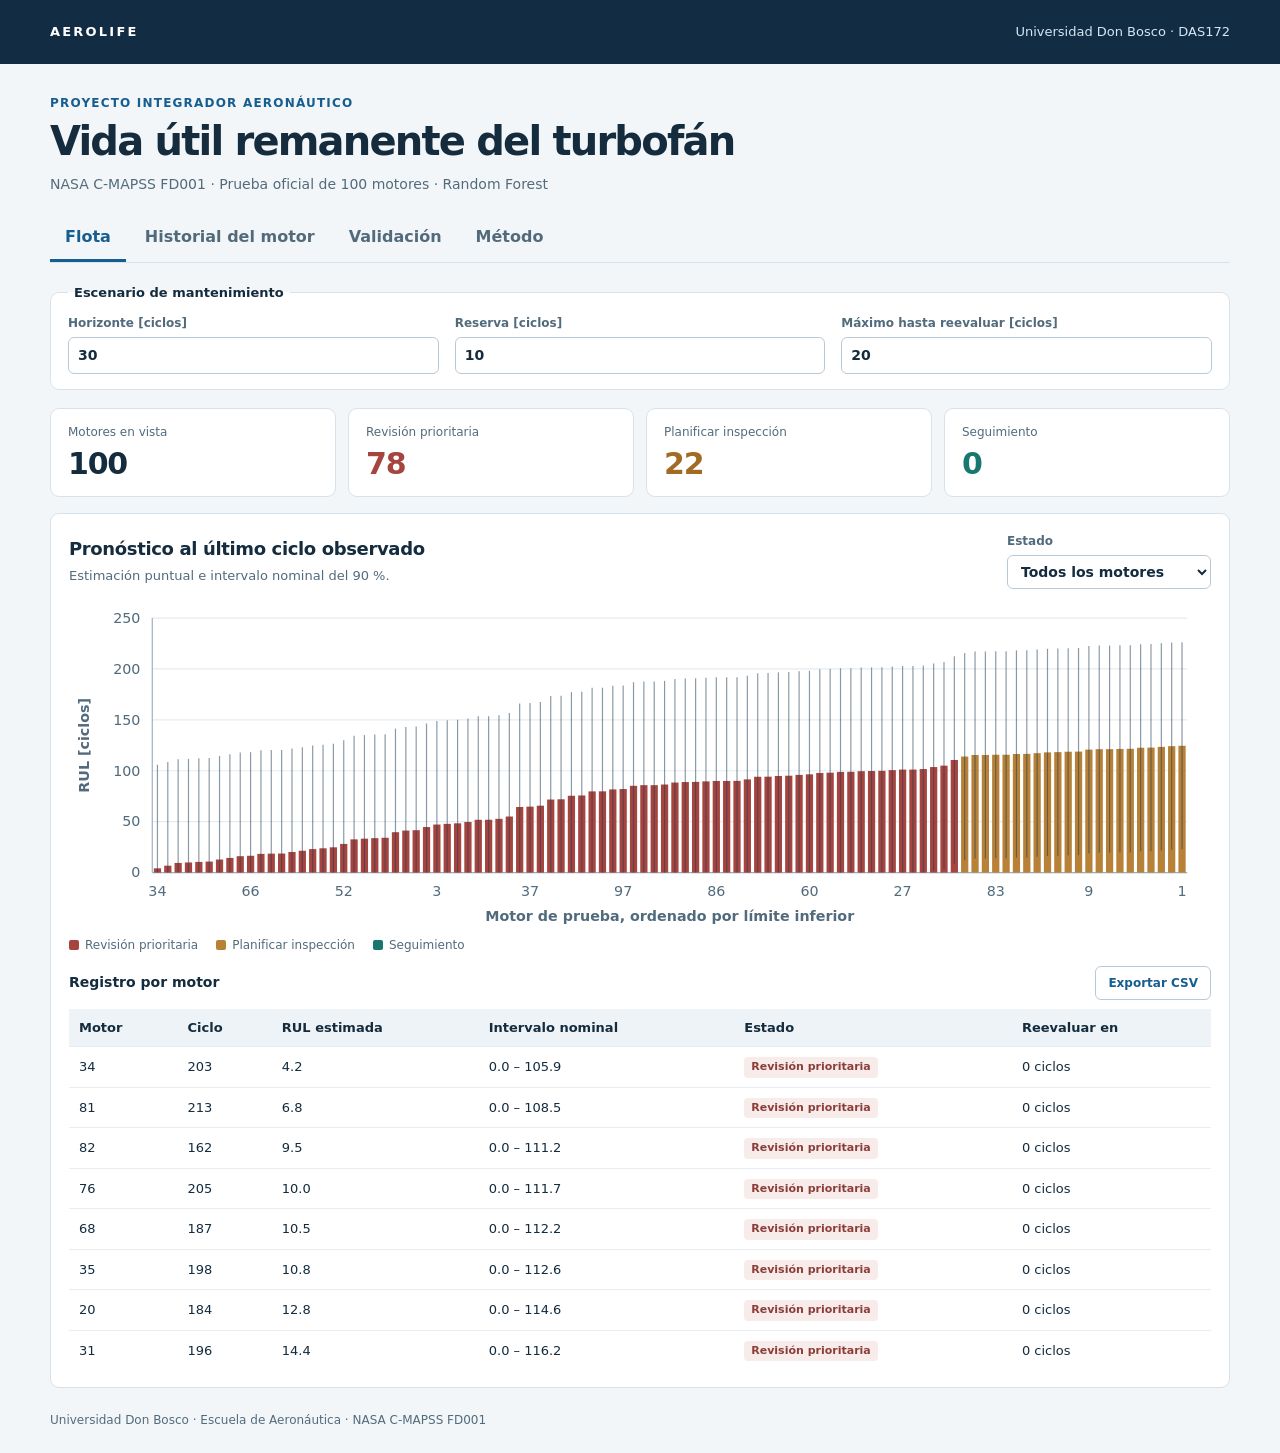
==== dashboard/index.html @ 4b4407e4 "Actualiza el informe técnico y el panel AEROLIFE" ====
<!doctype html>
<html lang="es">
<head>
  <meta charset="utf-8">
  <meta name="viewport" content="width=device-width, initial-scale=1">
  <meta name="description" content="Resultados de estimación de vida útil remanente en motores turbofán NASA C-MAPSS FD001.">
  <title>AEROLIFE | Vida útil remanente del turbofán</title>
  <link rel="stylesheet" href="panel.css">
  <script src="datos.js" defer></script>
  <script src="panel.js" defer></script>
</head>
<body>
  <header class="masthead">
    <div class="frame masthead-content">
      <span class="brand">AEROLIFE</span>
      <span>Universidad Don Bosco · DAS172</span>
    </div>
  </header>
  <main class="frame">
    <section class="intro" aria-labelledby="page-title">
      <p class="eyebrow">Proyecto integrador aeronáutico</p>
      <h1 id="page-title">Vida útil remanente del turbofán</h1>
      <p class="subtitle">NASA C-MAPSS FD001 · Prueba oficial de 100 motores · Random Forest</p>
    </section>
    <p id="load-status" role="status">Cargando resultados de FD001…</p>
    <div id="dashboard" hidden>
      <nav class="tabs" aria-label="Secciones del panel">
        <button type="button" data-page="fleet" aria-pressed="true">Flota</button>
        <button type="button" data-page="engine-history" aria-pressed="false">Historial del motor</button>
        <button type="button" data-page="validation" aria-pressed="false">Validación</button>
        <button type="button" data-page="method" aria-pressed="false">Método</button>
      </nav>
      <fieldset class="scenario">
        <legend>Escenario de mantenimiento</legend>
        <label>Horizonte [ciclos]<input id="horizon" type="number" min="5" max="60" step="1" value="30"></label>
        <label>Reserva [ciclos]<input id="buffer" type="number" min="0" max="25" step="1" value="10"></label>
        <label>Máximo hasta reevaluar [ciclos]<input id="maximum" type="number" min="1" max="40" step="1" value="20"></label>
      </fieldset>
      <section id="fleet" class="page" aria-label="Flota">
        <div id="fleet-cards" class="cards" aria-live="polite"></div>
        <div class="panel">
          <div class="panel-heading">
            <div><h2>Pronóstico al último ciclo observado</h2><p class="muted">Estimación puntual e intervalo nominal del 90 %.</p></div>
            <label class="filter">Estado<select id="status-filter"><option value="all">Todos los motores</option><option>Revisión prioritaria</option><option>Planificar inspección</option><option>Seguimiento</option></select></label>
          </div>
          <div id="fleet-chart" class="chart"></div>
          <div class="table-heading"><h3>Registro por motor</h3><button type="button" id="export" class="button">Exportar CSV</button></div>
          <div id="fleet-table" class="table-wrap"></div>
        </div>
      </section>
      <section id="engine-history" class="page" aria-label="Historial del motor" hidden>
        <div class="panel controls">
          <label>Motor<select id="engine"></select></label>
          <label>Ciclo observado <output id="cycle-label" for="cycle"></output><input id="cycle" type="range" min="1" value="1"></label>
          <label>Sensor<select id="sensor"></select></label>
        </div>
        <div id="engine-cards" class="cards" aria-live="polite"></div>
        <p id="engine-note" class="notice"></p>
        <div class="panel"><h2>Trayectoria de RUL estimada</h2><div id="rul-chart" class="chart"></div></div>
        <div class="panel"><h2>Telemetría</h2><div id="sensor-chart" class="chart"></div></div>
      </section>
      <section id="validation" class="page" aria-label="Validación" hidden>
        <div id="validation-cards" class="cards"></div>
        <p id="interval-note" class="notice"></p>
        <div class="panel"><h2>Estimación frente a RUL de referencia</h2><div id="test-chart" class="chart"></div></div>
        <div class="panel"><h2>Comparación por validación cruzada</h2><div id="cv-table" class="table-wrap"></div></div>
      </section>
      <section id="method" class="page" aria-label="Método" hidden>
        <div class="panel method">
          <h2>Protocolo de evaluación</h2>
          <p>La selección del modelo empleó cinco particiones agrupadas por motor sobre 80 unidades. La calibración utilizó 20 motores reservados. La prueba oficial se realizó sobre 100 motores independientes, en su último ciclo observado.</p>
          <p>Las características combinan el ciclo, los sensores y ventanas de 5, 15 y 30 ciclos. La estimación utiliza las mediciones disponibles hasta el ciclo consultado. La evaluación principal usa la RUL de referencia completa.</p>
          <h2>Regla de priorización</h2>
          <p>Sea L el límite inferior del intervalo, H el horizonte, B la reserva y M el máximo de reevaluación. Se asigna revisión prioritaria cuando L ≤ B, planificación cuando B &lt; L ≤ H + B, y seguimiento cuando L &gt; H + B.</p>
          <p>El número de ciclos hasta reevaluar es la parte entera de min(M, max(0, L − B)). La regla se aplica a una flota simulada para comparar escenarios de planificación.</p>
          <p><a href="https://data.nasa.gov/dataset/cmapss-jet-engine-simulated-data">Datos C-MAPSS · NASA Open Data</a></p>
        </div>
      </section>
    </div>
  </main>
  <footer class="frame footer">Universidad Don Bosco · Escuela de Aeronáutica · NASA C-MAPSS FD001</footer>
</body>
</html>
---- dashboard/panel.css ----
:root {
  color-scheme: light;
  font-family: system-ui, -apple-system, "Segoe UI", sans-serif;
  color: #142c3e;
  background: #f3f6f8;
  --ink: #142c3e;
  --muted: #526b7c;
  --line: #d8e2ea;
  --blue: #165e90;
  --teal: #18776f;
  --red: #a64540;
  --amber: #a16b24;
}
* { box-sizing: border-box; }
[hidden] { display: none !important; }
body { margin: 0; line-height: 1.5; }
.frame { width: min(1180px, calc(100% - 56px)); margin-inline: auto; }
.masthead { background: #122c43; color: #d6e6f2; }
.masthead-content { display: flex; justify-content: space-between; align-items: center; gap: 20px; min-height: 64px; font-size: 13px; }
.brand { color: #fff; font-weight: 750; letter-spacing: .17em; }
.intro { padding: 30px 0 20px; }
.eyebrow { margin: 0 0 6px; color: var(--blue); font-size: 12px; font-weight: 700; letter-spacing: .1em; text-transform: uppercase; }
h1 { margin: 0; font-size: clamp(26px, 4vw, 40px); font-weight: 670; letter-spacing: -.045em; line-height: 1.15; }
.subtitle, .muted { color: var(--muted); }
.subtitle { margin: 10px 0 0; font-size: 14px; }
.tabs { display: flex; gap: 4px; border-bottom: 1px solid var(--line); margin-bottom: 20px; overflow-x: auto; }
.tabs button { border: 0; border-bottom: 3px solid transparent; background: transparent; color: var(--muted); font: inherit; font-weight: 650; padding: 10px 15px; white-space: nowrap; cursor: pointer; }
.tabs button[aria-pressed="true"] { border-bottom-color: var(--blue); color: var(--blue); }
.scenario, .controls { display: grid; grid-template-columns: repeat(3, minmax(0, 1fr)); gap: 16px; }
.scenario { border: 1px solid var(--line); background: #fff; margin: 0 0 18px; padding: 11px 17px 15px; border-radius: 9px; }
.scenario legend { font-size: 13px; font-weight: 680; padding-inline: 6px; }
label { display: block; color: var(--muted); font-size: 12px; font-weight: 620; }
input, select, button { font: inherit; }
input[type="number"], select { display: block; width: 100%; margin-top: 5px; color: var(--ink); background: #fff; border: 1px solid #b9cad7; border-radius: 6px; padding: 7px 9px; font-size: 14px; }
input[type="range"] { display: block; width: 100%; margin: 10px 0 0; accent-color: var(--blue); }
output { margin-left: .35em; color: var(--ink); }
:focus-visible { outline: 2px solid var(--blue); outline-offset: 3px; }
.cards { display: grid; grid-template-columns: repeat(4, minmax(0, 1fr)); gap: 12px; margin-bottom: 16px; }
.card, .panel { background: #fff; border: 1px solid var(--line); border-radius: 9px; }
.card { padding: 14px 17px; }
.card-label { color: var(--muted); font-size: 12px; }
.card-value { font-size: 30px; font-weight: 700; letter-spacing: -.04em; line-height: 1.25; margin-top: 4px; font-variant-numeric: tabular-nums; }
.card-detail { color: var(--muted); font-size: 11px; margin-top: 2px; }
.card.priority .card-value { color: var(--red); }
.card.plan .card-value { color: var(--amber); }
.card.follow .card-value { color: var(--teal); }
.panel { padding: 18px; margin-bottom: 16px; }
.panel-heading, .table-heading { display: flex; justify-content: space-between; align-items: center; gap: 16px; }
h2 { margin: 0; font-size: 18px; font-weight: 670; letter-spacing: -.02em; }
h3 { margin: 0; font-size: 14px; font-weight: 670; }
.panel-heading p { margin: 4px 0 0; font-size: 13px; }
.filter { min-width: 185px; }
.chart { margin: 10px 0; overflow-x: auto; }
.chart svg { display: block; width: 100%; min-width: 500px; height: auto; }
.chart text { font: 12px system-ui, sans-serif; fill: var(--muted); }
.chart .axis-title { font-weight: 620; }
.chart .gridline { stroke: #e4ebf1; stroke-width: 1; }
.chart .axis { stroke: #9eafbd; stroke-width: 1; }
.chart .selectable { cursor: pointer; }
.chart .selectable:hover { opacity: .75; }
.legend { display: flex; flex-wrap: wrap; gap: 6px 18px; color: var(--muted); font-size: 12px; margin-top: 6px; }
.legend span { display: inline-flex; align-items: center; gap: 6px; }
.legend i { display: inline-block; width: 10px; height: 10px; border-radius: 2px; }
.table-heading { margin: 12px 0 9px; }
.button { border: 1px solid #b9cad7; border-radius: 6px; color: var(--blue); background: #fff; padding: 7px 12px; cursor: pointer; font-size: 12px; font-weight: 650; }
.table-wrap { overflow: auto; max-height: 360px; }
table { width: 100%; border-collapse: collapse; font-size: 13px; font-variant-numeric: tabular-nums; }
th, td { padding: 9px 10px; text-align: left; border-bottom: 1px solid #e8eef2; white-space: nowrap; }
th { position: sticky; top: 0; background: #edf3f7; font-weight: 650; }
.badge { display: inline-block; padding: 2px 7px; border-radius: 4px; font-size: 11px; font-weight: 620; }
.badge.priority { color: #8c3d38; background: #f8eceb; }
.badge.plan { color: #825214; background: #fff3e2; }
.badge.follow { color: #12665e; background: #e8f4f1; }
.notice { color: var(--muted); background: #e9f1f7; padding: 11px 14px; margin: 0 0 16px; border-radius: 6px; font-size: 13px; }
.method { max-width: 880px; }
.method p { color: var(--muted); font-size: 14px; }
.method h2:not(:first-child) { margin-top: 22px; }
.footer { font-size: 12px; color: var(--muted); padding: 7px 0 24px; }
a { color: var(--blue); }
@media (max-width: 690px) {
  .frame { width: calc(100% - 28px); }
  .masthead-content { min-height: 54px; font-size: 11px; }
  .scenario, .controls { grid-template-columns: repeat(2, minmax(0, 1fr)); }
  .cards { grid-template-columns: repeat(2, minmax(0, 1fr)); }
  .panel-heading { align-items: flex-start; flex-wrap: wrap; }
  .filter { width: 100%; }
}
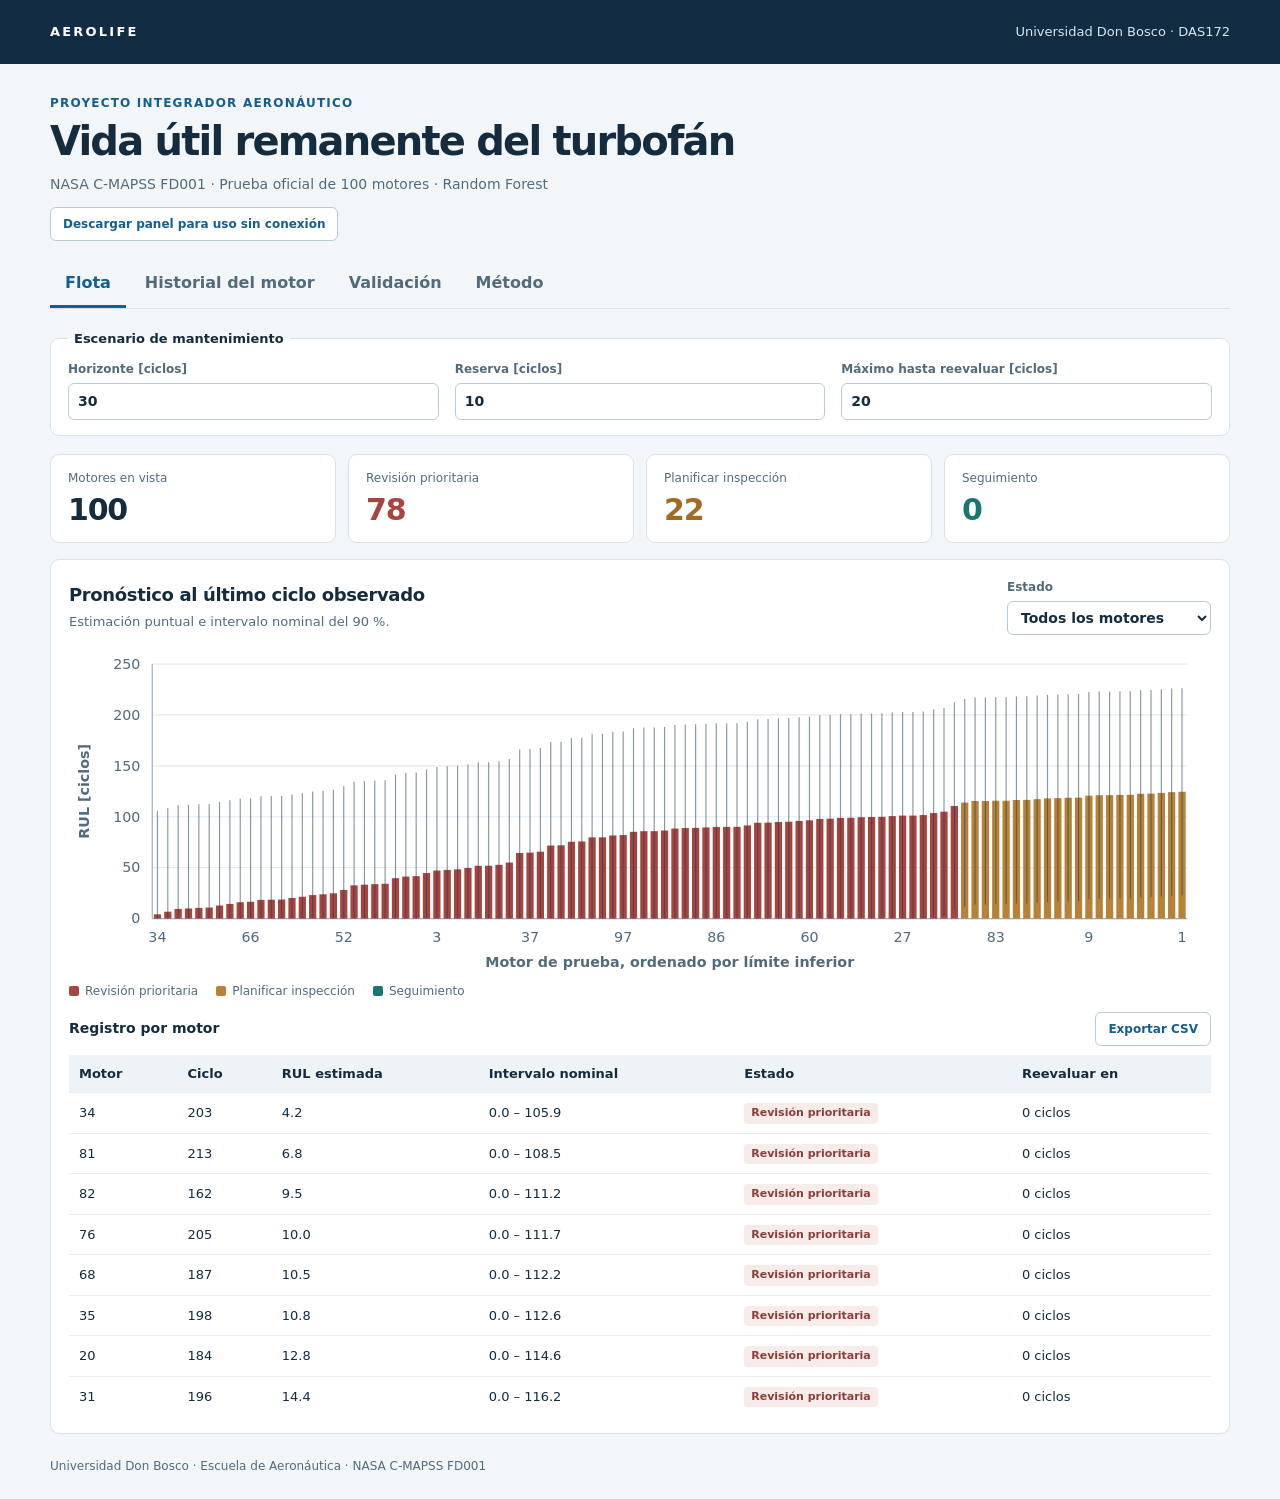
==== commit 34904895: "Reforzar integridad y validación del sistema y actualizar informe técnico final Verificar reproducci" ====
--- a/dashboard/index.html
+++ b/dashboard/index.html
@@ -5,9 +5,9 @@
   <meta name="viewport" content="width=device-width, initial-scale=1">
   <meta name="description" content="Resultados de estimación de vida útil remanente en motores turbofán NASA C-MAPSS FD001.">
   <title>AEROLIFE | Vida útil remanente del turbofán</title>
-  <link rel="stylesheet" href="panel.css">
-  <script src="datos.js" defer></script>
-  <script src="panel.js" defer></script>
+  <link rel="stylesheet" href="panel.css?v=518de1606a50">
+  <script src="datos.js?v=8766ef302299" defer></script>
+  <script src="panel.js?v=0398e0fec0d0" defer></script>
 </head>
 <body>
   <header class="masthead">
@@ -21,6 +21,7 @@
       <p class="eyebrow">Proyecto integrador aeronáutico</p>
       <h1 id="page-title">Vida útil remanente del turbofán</h1>
       <p class="subtitle">NASA C-MAPSS FD001 · Prueba oficial de 100 motores · Random Forest</p>
+      <a id="download-package" class="button" href="Panel_Interactivo_AEROLIFE.zip?v=5fd06ab4b5f3" download hidden>Descargar panel para uso sin conexión</a>
     </section>
     <p id="load-status" role="status">Cargando resultados de FD001…</p>
     <div id="dashboard" hidden>
@@ -62,6 +63,8 @@
       <section id="validation" class="page" aria-label="Validación" hidden>
         <div id="validation-cards" class="cards"></div>
         <p id="interval-note" class="notice"></p>
+        <p id="alert-note" class="notice" aria-live="polite"></p>
+        <p class="muted">Las métricas y la comparación de modelos corresponden a la prueba NASA original. Los controles solo cambian el escenario de priorización.</p>
         <div class="panel"><h2>Estimación frente a RUL de referencia</h2><div id="test-chart" class="chart"></div></div>
         <div class="panel"><h2>Comparación por validación cruzada</h2><div id="cv-table" class="table-wrap"></div></div>
       </section>
@@ -70,9 +73,13 @@
           <h2>Protocolo de evaluación</h2>
           <p>La selección del modelo empleó cinco particiones agrupadas por motor sobre 80 unidades. La calibración utilizó 20 motores reservados. La prueba oficial se realizó sobre 100 motores independientes, en su último ciclo observado.</p>
           <p>Las características combinan el ciclo, los sensores y ventanas de 5, 15 y 30 ciclos. La estimación utiliza las mediciones disponibles hasta el ciclo consultado. La evaluación principal usa la RUL de referencia completa.</p>
+          <p>Este panel consulta predicciones precalculadas de FD001. La aplicación Streamlit del repositorio permite calcular predicciones a partir de historiales CSV nuevos.</p>
+          <h2>Alcance de la incertidumbre</h2>
+          <p>El intervalo nominal del 90 % se calibró con un punto por cada motor reservado. Su validez marginal exige motores intercambiables y el mismo mecanismo de censura, condición que no se garantiza entre la pseudocensura interna y NASA. No asegura cobertura para cada motor ni para toda su trayectoria. La banda amplia produce numerosas alertas.</p>
           <h2>Regla de priorización</h2>
           <p>Sea L el límite inferior del intervalo, H el horizonte, B la reserva y M el máximo de reevaluación. Se asigna revisión prioritaria cuando L ≤ B, planificación cuando B &lt; L ≤ H + B, y seguimiento cuando L &gt; H + B.</p>
           <p>El número de ciclos hasta reevaluar es la parte entera de min(M, max(0, L − B)). La regla se aplica a una flota simulada para comparar escenarios de planificación.</p>
+          <p>La salida apoya el análisis académico de prioridades. No autoriza un plazo de operación ni sustituye el programa de mantenimiento aprobado. No se han medido reducciones de AOG ni ahorros reales.</p>
           <p><a href="https://data.nasa.gov/dataset/cmapss-jet-engine-simulated-data">Datos C-MAPSS · NASA Open Data</a></p>
         </div>
       </section>
--- a/dashboard/panel.css
+++ b/dashboard/panel.css
@@ -23,6 +23,7 @@
 h1 { margin: 0; font-size: clamp(26px, 4vw, 40px); font-weight: 670; letter-spacing: -.045em; line-height: 1.15; }
 .subtitle, .muted { color: var(--muted); }
 .subtitle { margin: 10px 0 0; font-size: 14px; }
+#download-package { display: inline-block; margin-top: 12px; text-decoration: none; }
 .tabs { display: flex; gap: 4px; border-bottom: 1px solid var(--line); margin-bottom: 20px; overflow-x: auto; }
 .tabs button { border: 0; border-bottom: 3px solid transparent; background: transparent; color: var(--muted); font: inherit; font-weight: 650; padding: 10px 15px; white-space: nowrap; cursor: pointer; }
 .tabs button[aria-pressed="true"] { border-bottom-color: var(--blue); color: var(--blue); }
